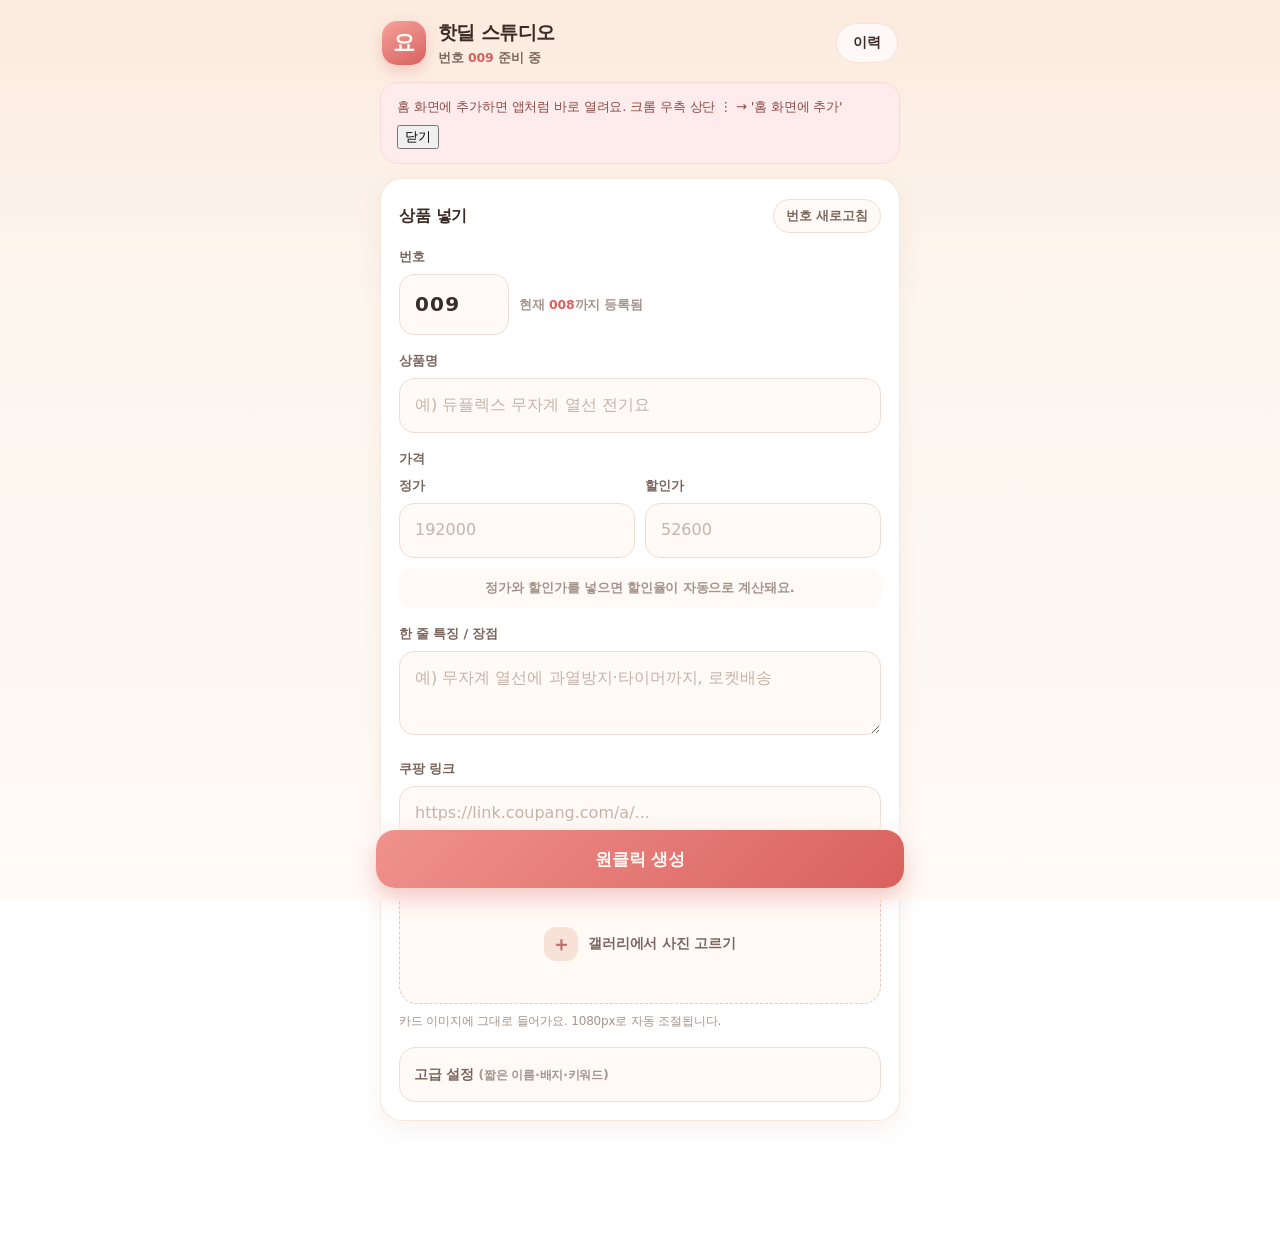
==== make/index.html @ 5fbadc6d "수정: 토큰 오류 안내 문구" ====
<!DOCTYPE html>
<html lang="ko">
<head>
<meta charset="utf-8" />
<meta name="viewport" content="width=device-width, initial-scale=1, viewport-fit=cover" />
<title>핫딜 스튜디오 · 요긴상회</title>
<meta name="description" content="상품 하나만 넣으면 블로그·인스타·스레드 글과 카드 이미지, 번호허브 등록까지 한 번에 만들어 주는 요긴상회 전용 스튜디오." />
<meta name="theme-color" content="#fdf6ef" />
<meta name="mobile-web-app-capable" content="yes" />
<meta name="apple-mobile-web-app-capable" content="yes" />
<meta name="apple-mobile-web-app-status-bar-style" content="default" />
<meta name="apple-mobile-web-app-title" content="핫딜 스튜디오" />
<meta property="og:title" content="핫딜 스튜디오 · 요긴상회" />
<meta property="og:description" content="상품 하나 넣으면 4채널 글이랑 카드 이미지가 한 번에 나와요." />
<meta property="og:type" content="website" />
<link rel="manifest" href="manifest.webmanifest" />
<link rel="icon" href="icons/icon-192.png" sizes="192x192" />
<link rel="apple-touch-icon" href="icons/apple-touch-icon.png" />
<link rel="stylesheet" href="app.css?v=9" />
</head>
<body>
  <div class="app">

    <header class="topbar">
      <div class="brand">
        <span class="brand__mark" aria-hidden="true">요</span>
        <div class="brand__text">
          <h1>핫딜 스튜디오</h1>
          <p id="brandSub">번호 <b id="brandNo">-</b> 준비 중</p>
        </div>
      </div>
      <button type="button" class="ghost-btn" id="historyBtn">이력</button>
    </header>

    <div class="install-hint" id="installHint" hidden>
      <p>홈 화면에 추가하면 앱처럼 바로 열려요. <span id="installHow">크롬 우측 상단 ⋮ → '홈 화면에 추가'</span></p>
      <div class="install-hint__row">
        <button type="button" class="mini-btn" id="installBtn" hidden>지금 설치</button>
        <button type="button" class="mini-btn mini-btn--plain" id="installClose">닫기</button>
      </div>
    </div>

    <main>

      <section class="card" id="formCard">
        <div class="card__head">
          <h2>상품 넣기</h2>
          <button type="button" class="tiny-btn" id="reloadData">번호 새로고침</button>
        </div>

        <div class="field">
          <label for="fNo">번호</label>
          <div class="no-row">
            <input id="fNo" class="input input--no" type="text" inputmode="numeric" maxlength="4" placeholder="009" />
            <span class="no-hint" id="noHint">불러오는 중…</span>
          </div>
        </div>

        <div class="field">
          <label for="fTitle">상품명</label>
          <input id="fTitle" class="input" type="text" placeholder="예) 듀플렉스 무자계 열선 전기요" autocomplete="off" />
        </div>

        <div class="field">
          <label>가격</label>
          <div class="price-row">
            <div class="price-cell">
              <span class="price-cell__label">정가</span>
              <input id="fOrig" class="input" type="text" inputmode="numeric" placeholder="192000" />
            </div>
            <div class="price-cell">
              <span class="price-cell__label">할인가</span>
              <input id="fPrice" class="input" type="text" inputmode="numeric" placeholder="52600" />
            </div>
          </div>
          <p class="calc" id="calcLine">정가와 할인가를 넣으면 할인율이 자동으로 계산돼요.</p>
        </div>

        <div class="field">
          <label for="fPoint">한 줄 특징 / 장점</label>
          <textarea id="fPoint" class="input input--area" rows="2" placeholder="예) 무자계 열선에 과열방지·타이머까지, 로켓배송"></textarea>
        </div>

        <div class="field">
          <label for="fLink">쿠팡 링크</label>
          <input id="fLink" class="input" type="url" inputmode="url" placeholder="https://link.coupang.com/a/..." autocomplete="off" />
        </div>

        <div class="field">
          <label for="fImg">상품 사진</label>
          <label class="upload" id="uploadBox">
            <input id="fImg" type="file" accept="image/*" hidden />
            <span class="upload__empty" id="uploadEmpty">
              <span class="upload__icon">＋</span>
              <span>갤러리에서 사진 고르기</span>
            </span>
            <img id="uploadPreview" class="upload__preview" alt="" hidden />
            <button type="button" class="upload__remove" id="imgRemove" hidden>사진 빼기</button>
          </label>
          <p class="hint" id="imgHint">카드 이미지에 그대로 들어가요. 1080px로 자동 조절됩니다.</p>
        </div>

        <details class="adv">
          <summary>고급 설정 <span>(짧은 이름·배지·키워드)</span></summary>
          <div class="adv__body">
            <div class="field field--sm">
              <label for="fShort">짧은 이름</label>
              <input id="fShort" class="input" type="text" placeholder="전기요" />
            </div>
            <div class="field field--sm">
              <label for="fBadge">배지</label>
              <input id="fBadge" class="input" type="text" placeholder="겨울 필수템" />
            </div>
            <div class="field field--sm">
              <label for="fKeywords">검색 키워드</label>
              <input id="fKeywords" class="input" type="text" placeholder="전기요, 전기매트, 겨울" />
              <p class="hint">쉼표로 구분. 첫 키워드가 글의 대표 단어로 쓰여요.</p>
            </div>
            <div class="field field--sm">
              <label for="fNote">메모 (배송·후기 등)</label>
              <input id="fNote" class="input" type="text" placeholder="로켓배송 · 상품평 1,991개" />
            </div>
          </div>
        </details>
      </section>

      <section class="card result" id="result" hidden>
        <div class="card__head">
          <h2>만들어진 결과</h2>
          <button type="button" class="tiny-btn" id="regenBtn">다시 생성</button>
        </div>

        <nav class="tabs" role="tablist" aria-label="결과 종류">
          <button type="button" class="tab is-on" role="tab" data-tab="blog">블로그</button>
          <button type="button" class="tab" role="tab" data-tab="insta">인스타</button>
          <button type="button" class="tab" role="tab" data-tab="threads">스레드</button>
          <button type="button" class="tab" role="tab" data-tab="hub">번호허브</button>
        </nav>

        <div class="panel" id="panel-blog" role="tabpanel">
          <div class="panel__bar">
            <span class="panel__label">네이버 블로그</span>
            <div class="panel__acts">
              <button type="button" class="copy-btn" data-copy="blogTitle">제목만</button>
              <button type="button" class="copy-btn copy-btn--main" data-copy="blogBody">본문 전체 복사</button>
            </div>
          </div>
          <div class="readout" id="outBlogTitle"></div>
          <div class="readout readout--body" id="outBlogBody"></div>
        </div>

        <div class="panel" id="panel-insta" role="tabpanel" hidden>
          <div class="panel__bar">
            <span class="panel__label">인스타그램</span>
            <div class="panel__acts">
              <button type="button" class="copy-btn copy-btn--main" data-copy="instaCaption">캡션 복사</button>
            </div>
          </div>
          <div class="cardwrap">
            <canvas id="cardCanvas" width="1080" height="1350" aria-label="인스타 카드 이미지 미리보기"></canvas>
          </div>
          <button type="button" class="wide-btn" id="downloadCard">카드 이미지 저장 (PNG)</button>
          <div class="readout readout--body" id="outInsta"></div>
        </div>

        <div class="panel" id="panel-threads" role="tabpanel" hidden>
          <div class="panel__bar">
            <span class="panel__label">스레드 <span class="panel__meta" id="threadsCount"></span></span>
            <div class="panel__acts">
              <button type="button" class="copy-btn copy-btn--main" data-copy="threads">글 복사</button>
            </div>
          </div>
          <div class="readout readout--body" id="outThreads"></div>
        </div>

        <div class="panel" id="panel-hub" role="tabpanel" hidden>
          <div class="panel__bar">
            <span class="panel__label">번호허브 등록</span>
            <div class="panel__acts">
              <button type="button" class="copy-btn" data-copy="json">JSON 복사</button>
            </div>
          </div>

          <pre class="readout readout--code" id="outJson"></pre>

          <div class="commit">
            <div class="commit__head">
              <h3>한 번에 반영</h3>
              <span class="commit__state" id="patState">토큰 없음</span>
            </div>
            <details class="pat" id="patDetails">
              <summary>GitHub 토큰 넣기 <span>(처음 한 번만)</span></summary>
              <div class="pat__body">
                <ol>
                  <li>github.com/settings/personal-access-tokens/new 열기</li>
                  <li>Repository access → <b>liwuforseason-lab/yogin-link</b> 선택</li>
                  <li>Permissions → Contents: <b>Read and write</b></li>
                  <li>만든 토큰( github_pat_… )을 아래에 붙여넣기</li>
                </ol>
                <input id="patInput" class="input" type="password" placeholder="github_pat_..." autocomplete="off" spellcheck="false" />
                <div class="pat__row">
                  <button type="button" class="wide-btn" id="patSave">토큰 저장</button>
                  <button type="button" class="tiny-btn" id="patClear">지우기</button>
                </div>
                <p class="hint">토큰은 이 폰의 브라우저에만 저장돼요. 사이트에는 올라가지 않아요.</p>
              </div>
            </details>
            <button type="button" class="wide-btn wide-btn--rose" id="commitBtn">번호허브에 바로 올리기</button>
            <ul class="steps" id="commitSteps"></ul>
          </div>
        </div>
      </section>

    </main>

    <div class="actionbar" id="actionbar">
      <button type="button" class="primary-btn" id="genBtn">원클릭 생성</button>
    </div>
  </div>

  <div class="sheet" id="historySheet" hidden>
    <div class="sheet__backdrop" data-close="1"></div>
    <div class="sheet__panel">
      <div class="sheet__grab"></div>
      <div class="sheet__head">
        <h2>최근 만든 핫딜</h2>
        <button type="button" class="tiny-btn" id="historyClose">닫기</button>
      </div>
      <div class="history" id="historyList"></div>
    </div>
  </div>

  <div class="toast" id="toast" hidden></div>

  <script src="texts.js?v=9"></script>
  <script src="card.js?v=9"></script>
  <script src="app.js?v=9"></script>
</body>
</html>
---- make/app.css ----
/* 요긴상회 · 핫딜 스튜디오 — warm cream / rose, mobile first */
:root {
  --cream: #fdf6ef;
  --cream-2: #fffaf5;
  --blush: #f7e2d8;
  --rose: #e8827e;
  --rose-deep: #d9615f;
  --rose-soft: #fdeceb;
  --mint: #6c9a86;
  --ink: #3b2b26;
  --ink-soft: #7a665e;
  --ink-faint: #a5948c;
  --line: #f0ded2;
  --card: #ffffff;
  --radius: 22px;
  --shadow: 0 8px 22px rgba(180, 124, 106, 0.10);
  --tap: 52px;
}

* { box-sizing: border-box; -webkit-tap-highlight-color: transparent; }

html { -webkit-text-size-adjust: 100%; }

body {
  margin: 0;
  background: linear-gradient(180deg, #fbeade 0%, var(--cream) 34%, #fffaf5 100%);
  background-attachment: fixed;
  color: var(--ink);
  font-family: "Pretendard", "Apple SD Gothic Neo", -apple-system, BlinkMacSystemFont,
    "Noto Sans KR", "Malgun Gothic", system-ui, sans-serif;
  line-height: 1.55;
  letter-spacing: -0.01em;
  min-height: 100vh;
  padding-bottom: calc(120px + env(safe-area-inset-bottom));
}

.app {
  max-width: 560px;
  margin: 0 auto;
  padding: 0 16px;
}

/* ---------- top bar ---------- */
.topbar {
  display: flex;
  align-items: center;
  justify-content: space-between;
  gap: 12px;
  padding: calc(18px + env(safe-area-inset-top)) 2px 14px;
}

.brand { display: flex; align-items: center; gap: 12px; min-width: 0; }

.brand__mark {
  width: 44px; height: 44px; flex: 0 0 44px;
  border-radius: 15px;
  background: linear-gradient(150deg, #f5a29a, var(--rose-deep));
  color: #fff9f4;
  font-size: 22px; font-weight: 800;
  display: grid; place-items: center;
  box-shadow: 0 6px 14px rgba(217, 97, 95, 0.26);
}

.brand__text { min-width: 0; }
.brand__text h1 {
  margin: 0;
  font-size: 19px;
  font-weight: 800;
  letter-spacing: -0.03em;
}
.brand__text p {
  margin: 1px 0 0;
  font-size: 12.5px;
  color: var(--ink-soft);
  font-weight: 600;
}
.brand__text p b { color: var(--rose-deep); }

.ghost-btn {
  flex: 0 0 auto;
  min-height: 40px;
  padding: 0 16px;
  border-radius: 999px;
  border: 1px solid var(--blush);
  background: rgba(255, 255, 255, 0.72);
  color: var(--ink);
  font: inherit;
  font-size: 14px;
  font-weight: 700;
  cursor: pointer;
}
.ghost-btn:active { transform: scale(0.97); }

/* ---------- install hint ---------- */
.install-hint {
  margin: 0 0 14px;
  padding: 14px 16px;
  border-radius: 18px;
  background: var(--rose-soft);
  border: 1px solid #f8d9d6;
  font-size: 13px;
  color: #8c4b47;
}
.install-hint p { margin: 0 0 8px; }
.install-hint__row { display: flex; gap: 8px; }

/* ---------- card ---------- */
.card {
  background: var(--card);
  border-radius: var(--radius);
  box-shadow: var(--shadow);
  padding: 20px 18px 18px;
  margin-bottom: 16px;
  border: 1px solid rgba(240, 222, 210, 0.7);
}

.card__head {
  display: flex;
  align-items: center;
  justify-content: space-between;
  margin-bottom: 14px;
}
.card__head h2 {
  margin: 0;
  font-size: 16px;
  font-weight: 800;
  letter-spacing: -0.02em;
}

.tiny-btn {
  min-height: 34px;
  padding: 0 12px;
  border-radius: 999px;
  border: 1px solid var(--line);
  background: var(--cream-2);
  color: var(--ink-soft);
  font: inherit;
  font-size: 12.5px;
  font-weight: 700;
  cursor: pointer;
}

/* ---------- fields ---------- */
.field { margin-bottom: 16px; }
.field:last-child { margin-bottom: 4px; }

.field > label,
.price-cell__label {
  display: block;
  font-size: 13px;
  font-weight: 700;
  color: var(--ink-soft);
  margin-bottom: 7px;
}

.input {
  width: 100%;
  min-height: var(--tap);
  padding: 14px 15px;
  border-radius: 15px;
  border: 1.5px solid var(--line);
  background: var(--cream-2);
  color: var(--ink);
  font: inherit;
  font-size: 16px;
  font-weight: 600;
  transition: border-color 0.15s, background 0.15s;
}
.input::placeholder { color: #c6b3a9; font-weight: 500; }
.input:focus {
  outline: none;
  border-color: var(--rose);
  background: #fff;
  box-shadow: 0 0 0 3px rgba(232, 130, 126, 0.14);
}
.input--area { resize: vertical; min-height: 84px; line-height: 1.5; }
.input--no { font-size: 20px; font-weight: 800; letter-spacing: 0.06em; }

.no-row { display: flex; align-items: center; gap: 10px; }
.no-row .input { flex: 0 0 110px; }
.no-hint { font-size: 12.5px; color: var(--ink-faint); font-weight: 600; }
.no-hint b { color: var(--rose-deep); }

.price-row { display: flex; gap: 10px; }
.price-cell { flex: 1; min-width: 0; }

.calc {
  margin: 10px 0 0;
  font-size: 13px;
  font-weight: 600;
  color: var(--ink-faint);
  background: var(--cream-2);
  border-radius: 12px;
  padding: 10px 12px;
  text-align: center;
}
.calc.is-on {
  color: #8c4b47;
  background: var(--rose-soft);
  font-weight: 700;
}
.calc b { color: var(--rose-deep); font-weight: 800; }

.hint {
  margin: 8px 0 0;
  font-size: 12px;
  color: var(--ink-faint);
  font-weight: 500;
}

/* ---------- upload ---------- */
.upload {
  display: block;
  position: relative;
  border-radius: 18px;
  border: 1.5px dashed #e7c9bb;
  background: var(--cream-2);
  overflow: hidden;
  cursor: pointer;
}
.upload__empty {
  display: flex;
  align-items: center;
  justify-content: center;
  gap: 10px;
  min-height: 118px;
  color: var(--ink-soft);
  font-size: 14px;
  font-weight: 700;
}
.upload__icon {
  width: 34px; height: 34px;
  border-radius: 12px;
  background: var(--blush);
  color: #b9716a;
  display: grid; place-items: center;
  font-size: 20px;
  font-weight: 700;
}
.upload__preview {
  display: block;
  width: 100%;
  max-height: 260px;
  object-fit: contain;
  background: #fff;
}
.upload__remove {
  position: absolute;
  top: 10px; right: 10px;
  min-height: 32px;
  padding: 0 12px;
  border-radius: 999px;
  border: none;
  background: rgba(59, 43, 38, 0.72);
  color: #fff;
  font: inherit;
  font-size: 12px;
  font-weight: 700;
  cursor: pointer;
}

/* ---------- advanced ---------- */
.adv {
  margin: 6px 0 0;
  border-radius: 16px;
  background: var(--cream-2);
  border: 1px solid var(--line);
  padding: 2px 14px;
}
.adv summary {
  list-style: none;
  cursor: pointer;
  padding: 14px 0;
  font-size: 13.5px;
  font-weight: 800;
  color: var(--ink-soft);
}
.adv summary::-webkit-details-marker { display: none; }
.adv summary span { font-weight: 600; color: var(--ink-faint); font-size: 12px; }
.adv[open] summary { border-bottom: 1px solid var(--line); margin-bottom: 14px; }
.adv__body .field--sm { margin-bottom: 12px; }

/* ---------- action bar ---------- */
.actionbar {
  position: fixed;
  left: 0; right: 0; bottom: 0;
  padding: 12px 16px calc(12px + env(safe-area-inset-bottom));
  background: linear-gradient(180deg, rgba(255, 250, 245, 0) 0%, rgba(255, 250, 245, 0.94) 26%, #fffaf5 60%);
  z-index: 30;
  transition: transform 0.22s ease, opacity 0.22s ease;
}
.actionbar.is-hidden {
  transform: translateY(120%);
  opacity: 0;
  pointer-events: none;
}
.actionbar__inner, .actionbar > * { max-width: 528px; margin: 0 auto; }

.primary-btn {
  display: block;
  width: 100%;
  max-width: 528px;
  margin: 0 auto;
  min-height: 58px;
  border: none;
  border-radius: 19px;
  background: linear-gradient(135deg, #f0928c, var(--rose-deep));
  color: #fff9f4;
  font: inherit;
  font-size: 17px;
  font-weight: 800;
  letter-spacing: -0.01em;
  box-shadow: 0 10px 22px rgba(217, 97, 95, 0.32);
  cursor: pointer;
  transition: transform 0.12s;
}
.primary-btn:active { transform: scale(0.985); }
.primary-btn[disabled] { opacity: 0.55; box-shadow: none; }

/* ---------- tabs ---------- */
.tabs {
  display: flex;
  gap: 6px;
  padding: 5px;
  border-radius: 16px;
  background: var(--cream-2);
  border: 1px solid var(--line);
  margin-bottom: 14px;
  overflow-x: auto;
  scrollbar-width: none;
}
.tabs::-webkit-scrollbar { display: none; }

.tab {
  flex: 1 0 auto;
  min-height: 42px;
  padding: 0 14px;
  border: none;
  border-radius: 12px;
  background: transparent;
  color: var(--ink-soft);
  font: inherit;
  font-size: 13.5px;
  font-weight: 700;
  cursor: pointer;
  white-space: nowrap;
}
.tab.is-on {
  background: #fff;
  color: var(--rose-deep);
  box-shadow: 0 3px 10px rgba(180, 124, 106, 0.16);
}

/* ---------- panel ---------- */
.panel { animation: fade 0.18s ease; }
@keyframes fade { from { opacity: 0; transform: translateY(4px); } to { opacity: 1; transform: none; } }

.panel__bar {
  display: flex;
  align-items: center;
  justify-content: space-between;
  gap: 10px;
  margin-bottom: 10px;
}
.panel__label { font-size: 13px; font-weight: 800; color: var(--ink-soft); }
.panel__meta { font-weight: 600; color: var(--ink-faint); font-size: 12px; margin-left: 4px; }
.panel__acts { display: flex; gap: 6px; flex: 0 0 auto; }

.copy-btn {
  min-height: 38px;
  padding: 0 14px;
  border-radius: 999px;
  border: 1px solid var(--line);
  background: #fff;
  color: var(--ink-soft);
  font: inherit;
  font-size: 12.5px;
  font-weight: 800;
  cursor: pointer;
}
.copy-btn--main {
  border-color: transparent;
  background: var(--rose-soft);
  color: #b9564f;
}
.copy-btn:active { transform: scale(0.97); }
.copy-btn.is-done { background: var(--mint); color: #fff; border-color: transparent; }

.readout {
  border-radius: 16px;
  background: var(--cream-2);
  border: 1px solid var(--line);
  padding: 15px 16px;
  font-size: 14px;
  line-height: 1.72;
  white-space: pre-wrap;
  word-break: break-word;
  color: #4a3a33;
}
.readout + .readout { margin-top: 10px; }
.readout--body { max-height: none; }
.readout--code {
  font-family: ui-monospace, "SF Mono", Menlo, Consolas, monospace;
  font-size: 11.5px;
  line-height: 1.6;
  max-height: 320px;
  overflow: auto;
  white-space: pre;
  color: #5b463d;
}

.cardwrap {
  border-radius: 18px;
  overflow: hidden;
  background: #f3e7de;
  box-shadow: 0 8px 20px rgba(180, 124, 106, 0.16);
  margin-bottom: 12px;
}
#cardCanvas { display: block; width: 100%; height: auto; }

.wide-btn {
  display: block;
  width: 100%;
  min-height: 52px;
  border-radius: 16px;
  border: 1.5px solid var(--line);
  background: #fff;
  color: var(--ink);
  font: inherit;
  font-size: 15px;
  font-weight: 800;
  cursor: pointer;
  margin-bottom: 12px;
}
.wide-btn--rose {
  border-color: transparent;
  background: linear-gradient(135deg, #f0928c, var(--rose-deep));
  color: #fff;
  box-shadow: 0 8px 18px rgba(217, 97, 95, 0.26);
}
.wide-btn[disabled] { opacity: 0.6; box-shadow: none; }
.wide-btn:active { transform: scale(0.99); }

/* ---------- commit block ---------- */
.commit {
  margin-top: 14px;
  padding: 16px;
  border-radius: 18px;
  background: var(--cream-2);
  border: 1px solid var(--line);
}
.commit__head {
  display: flex;
  align-items: center;
  justify-content: space-between;
  margin-bottom: 10px;
}
.commit__head h3 { margin: 0; font-size: 14.5px; font-weight: 800; }
.commit__state {
  font-size: 11.5px;
  font-weight: 700;
  padding: 5px 10px;
  border-radius: 999px;
  background: #efe4dc;
  color: var(--ink-faint);
}
.commit__state.is-on { background: #e3f1ea; color: #4c7f68; }

.pat {
  margin-bottom: 12px;
  border-radius: 14px;
  background: #fff;
  border: 1px solid var(--line);
  padding: 2px 14px;
}
.pat summary {
  list-style: none;
  cursor: pointer;
  padding: 13px 0;
  font-size: 13px;
  font-weight: 800;
  color: var(--ink-soft);
}
.pat summary::-webkit-details-marker { display: none; }
.pat summary span { font-weight: 600; font-size: 12px; color: var(--ink-faint); }
.pat[open] summary { border-bottom: 1px solid var(--line); margin-bottom: 14px; }
.pat__body { padding-bottom: 6px; }
.pat__body ol {
  margin: 0 0 12px;
  padding-left: 20px;
  font-size: 12.5px;
  line-height: 1.75;
  color: var(--ink-soft);
}
.pat__body ol b { color: var(--ink); }
.pat__row { display: flex; gap: 8px; align-items: center; margin-top: 10px; }
.pat__row .wide-btn { margin: 0; min-height: 46px; flex: 1; }

.steps {
  list-style: none;
  margin: 10px 0 0;
  padding: 0;
  font-size: 12.5px;
  font-weight: 600;
  color: var(--ink-soft);
}
.steps li {
  padding: 7px 0 7px 24px;
  position: relative;
  border-top: 1px dashed var(--line);
}
.steps li:first-child { border-top: none; }
.steps li::before {
  content: "·";
  position: absolute;
  left: 8px;
  font-weight: 800;
  color: var(--ink-faint);
}
.steps li.is-ok::before { content: "✓"; color: var(--mint); }
.steps li.is-fail::before { content: "!"; color: var(--rose-deep); }
.steps li.is-fail { color: #b9564f; }

/* ---------- sheet ---------- */
.sheet { position: fixed; inset: 0; z-index: 60; }
.sheet__backdrop {
  position: absolute; inset: 0;
  background: rgba(59, 43, 38, 0.34);
  backdrop-filter: blur(2px);
}
.sheet__panel {
  position: absolute;
  left: 0; right: 0; bottom: 0;
  max-height: 82vh;
  background: var(--cream);
  border-radius: 26px 26px 0 0;
  padding: 8px 18px calc(20px + env(safe-area-inset-bottom));
  display: flex;
  flex-direction: column;
  animation: slideUp 0.22s ease;
  max-width: 560px;
  margin: 0 auto;
}
@keyframes slideUp { from { transform: translateY(24px); opacity: 0.6; } to { transform: none; opacity: 1; } }

.sheet__grab {
  width: 44px; height: 4px;
  border-radius: 99px;
  background: #e2cec2;
  margin: 6px auto 10px;
}
.sheet__head {
  display: flex;
  align-items: center;
  justify-content: space-between;
  margin-bottom: 8px;
}
.sheet__head h2 { margin: 0; font-size: 16px; font-weight: 800; }

.history { overflow-y: auto; -webkit-overflow-scrolling: touch; }
.history__empty {
  padding: 40px 10px;
  text-align: center;
  font-size: 13.5px;
  color: var(--ink-faint);
  font-weight: 600;
}
.hitem {
  display: flex;
  gap: 12px;
  align-items: center;
  width: 100%;
  padding: 12px;
  margin-bottom: 8px;
  border-radius: 16px;
  border: 1px solid var(--line);
  background: #fff;
  text-align: left;
  font: inherit;
  cursor: pointer;
}
.hitem__thumb {
  width: 56px; height: 56px;
  flex: 0 0 56px;
  border-radius: 12px;
  object-fit: cover;
  background: var(--cream-2);
}
.hitem__body { min-width: 0; flex: 1; }
.hitem__no {
  font-size: 11px;
  font-weight: 800;
  color: var(--rose-deep);
}
.hitem__title {
  font-size: 13.5px;
  font-weight: 700;
  margin: 1px 0 2px;
  overflow: hidden;
  text-overflow: ellipsis;
  white-space: nowrap;
}
.hitem__meta { font-size: 11.5px; color: var(--ink-faint); font-weight: 600; }
.hitem__del {
  flex: 0 0 auto;
  width: 32px; height: 32px;
  border: none;
  border-radius: 50%;
  background: var(--cream-2);
  color: var(--ink-faint);
  font-size: 15px;
  cursor: pointer;
}

/* ---------- toast ---------- */
.toast {
  position: fixed;
  left: 50%;
  bottom: calc(96px + env(safe-area-inset-bottom));
  transform: translateX(-50%);
  z-index: 90;
  max-width: 88vw;
  padding: 12px 20px;
  border-radius: 999px;
  background: rgba(59, 43, 38, 0.92);
  color: #fff8f2;
  font-size: 13.5px;
  font-weight: 700;
  box-shadow: 0 10px 24px rgba(59, 43, 38, 0.24);
  animation: fade 0.16s ease;
  text-align: center;
}

/* ---------- desktop ---------- */
@media (min-width: 640px) {
  .app { padding: 0 20px; }
  body { padding-bottom: 110px; }
}
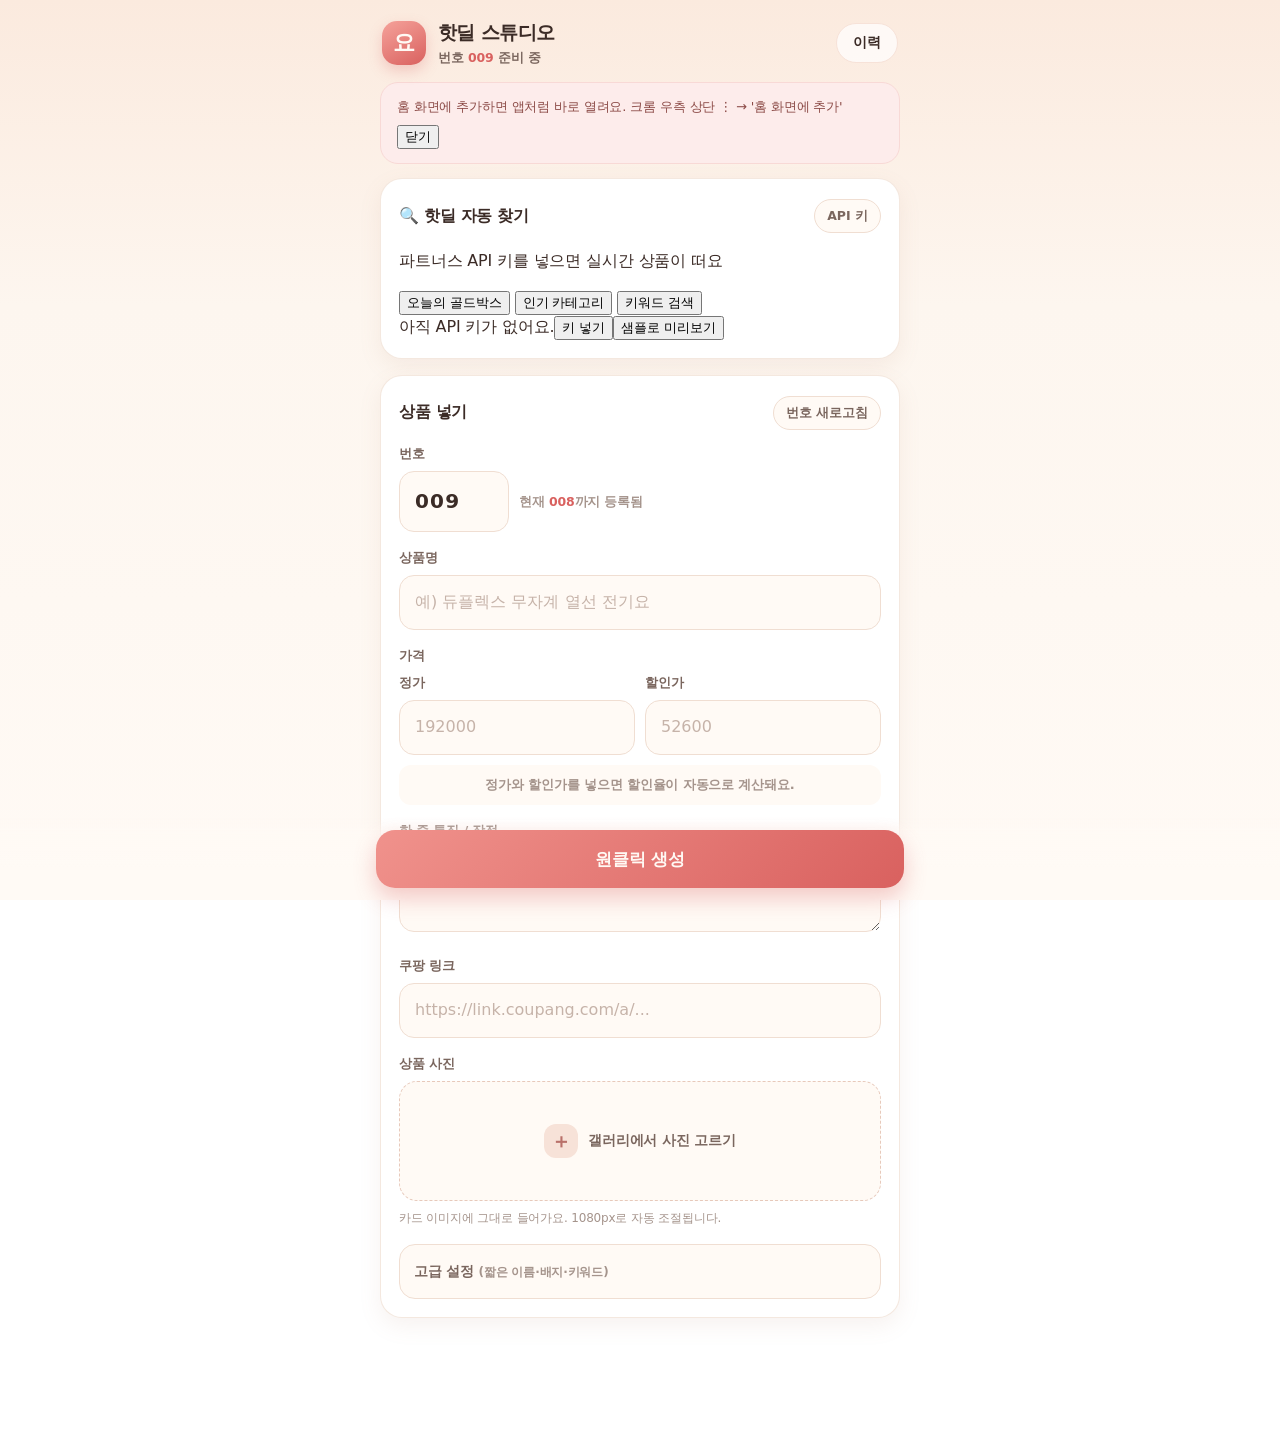
==== commit 9ecab190: "추가: 공개 핫딜 피드 프록시(api/hotdeals.js), 서울 리전" ====
--- a/make/index.html
+++ b/make/index.html
@@ -16,7 +16,7 @@
 <link rel="manifest" href="manifest.webmanifest" />
 <link rel="icon" href="icons/icon-192.png" sizes="192x192" />
 <link rel="apple-touch-icon" href="icons/apple-touch-icon.png" />
-<link rel="stylesheet" href="app.css?v=9" />
+<link rel="stylesheet" href="app.css?v=10" />
 </head>
 <body>
   <div class="app">
@@ -41,6 +41,35 @@
     </div>
 
     <main>
+
+      <section class="card find" id="findCard">
+        <div class="card__head">
+          <h2>🔍 핫딜 자동 찾기</h2>
+          <button type="button" class="tiny-btn" id="keysBtn">API 키</button>
+        </div>
+
+        <p class="find-state" id="findState">파트너스 API 키를 넣으면 실시간 상품이 떠요</p>
+
+        <div class="findtabs" role="tablist" aria-label="상품 소스">
+          <button type="button" class="ftab is-on" role="tab" data-src="goldbox">오늘의 골드박스</button>
+          <button type="button" class="ftab" role="tab" data-src="best">인기 카테고리</button>
+          <button type="button" class="ftab" role="tab" data-src="search">키워드 검색</button>
+        </div>
+
+        <div class="findbar" id="findCatRow" hidden>
+          <label class="findbar__label" for="findCat">카테고리</label>
+          <select id="findCat" class="input input--select"></select>
+        </div>
+
+        <div class="findbar" id="findSearchRow" hidden>
+          <input id="findKeyword" class="input" type="search" placeholder="예) 전기요, 화장지, 캡슐커피" autocomplete="off" enterkeyhint="search" />
+          <button type="button" class="mini-btn" id="findGo">찾기</button>
+        </div>
+
+        <div class="findlist" id="findList">
+          <div class="find-empty">불러오는 중…</div>
+        </div>
+      </section>
 
       <section class="card" id="formCard">
         <div class="card__head">
@@ -230,10 +259,49 @@
     </div>
   </div>
 
+  <div class="sheet" id="apiSheet" hidden>
+    <div class="sheet__backdrop" data-close="1"></div>
+    <div class="sheet__panel">
+      <div class="sheet__grab"></div>
+      <div class="sheet__head">
+        <h2>쿠팡 파트너스 API 키</h2>
+        <button type="button" class="tiny-btn" id="apiClose">닫기</button>
+      </div>
+
+      <div class="keys">
+        <p class="keys__lead">
+          <b>partners.coupang.com → 추가 기능 → 파트너스 API</b>에서 만든 Access Key·Secret Key를 넣어 주세요.
+        </p>
+        <div class="field field--sm">
+          <label for="cpAccess">Access Key</label>
+          <input id="cpAccess" class="input" type="text" placeholder="xxxxxxxx-xxxx-xxxx-xxxx-xxxxxxxxxxxx" autocomplete="off" spellcheck="false" />
+        </div>
+        <div class="field field--sm">
+          <label for="cpSecret">Secret Key</label>
+          <input id="cpSecret" class="input" type="password" placeholder="Secret Key" autocomplete="off" spellcheck="false" />
+        </div>
+        <details class="keys__adv">
+          <summary>프록시 주소 (바꿀 때만)</summary>
+          <input id="cpApi" class="input" type="url" placeholder="https://yogin-link.vercel.app/api/coupang" autocomplete="off" />
+          <p class="hint">키를 대신 서명해 주는 서버예요. 기본값 그대로 두면 됩니다.</p>
+        </details>
+        <div class="keys__row">
+          <button type="button" class="wide-btn" id="cpSave">저장</button>
+          <button type="button" class="tiny-btn" id="cpTest">연결 테스트</button>
+          <button type="button" class="tiny-btn" id="cpClear">지우기</button>
+        </div>
+        <p class="keys__note" id="cpNote"></p>
+        <p class="hint">키는 이 폰 브라우저에만 저장돼요. 사이트에는 올라가지 않고, 상품을 찾을 때 서명용으로만 쓰여요.</p>
+        <button type="button" class="mini-btn mini-btn--plain" id="cpSample">키 없이 샘플 화면 먼저 보기</button>
+      </div>
+    </div>
+  </div>
+
   <div class="toast" id="toast" hidden></div>
 
-  <script src="texts.js?v=9"></script>
-  <script src="card.js?v=9"></script>
-  <script src="app.js?v=9"></script>
+  <script src="texts.js?v=10"></script>
+  <script src="card.js?v=10"></script>
+  <script src="app.js?v=10"></script>
+  <script src="hotdeal.js?v=10"></script>
 </body>
 </html>
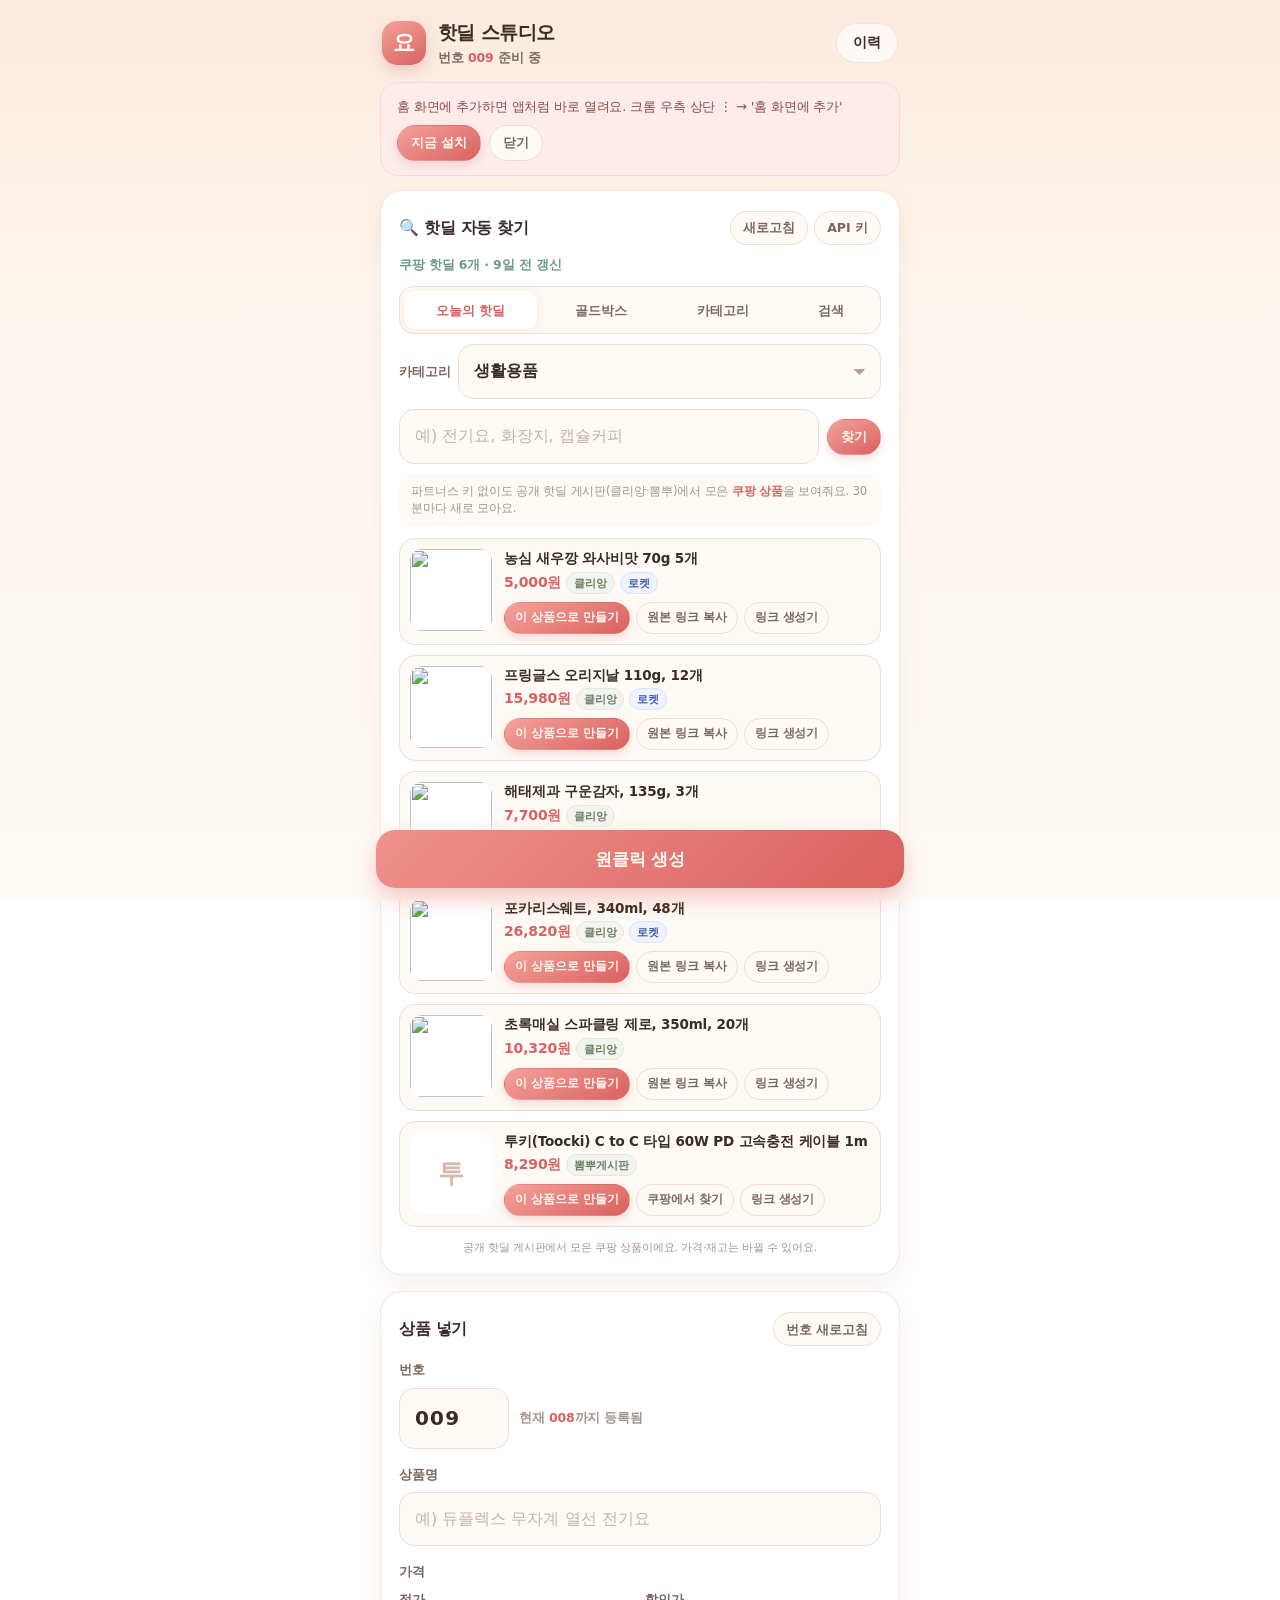
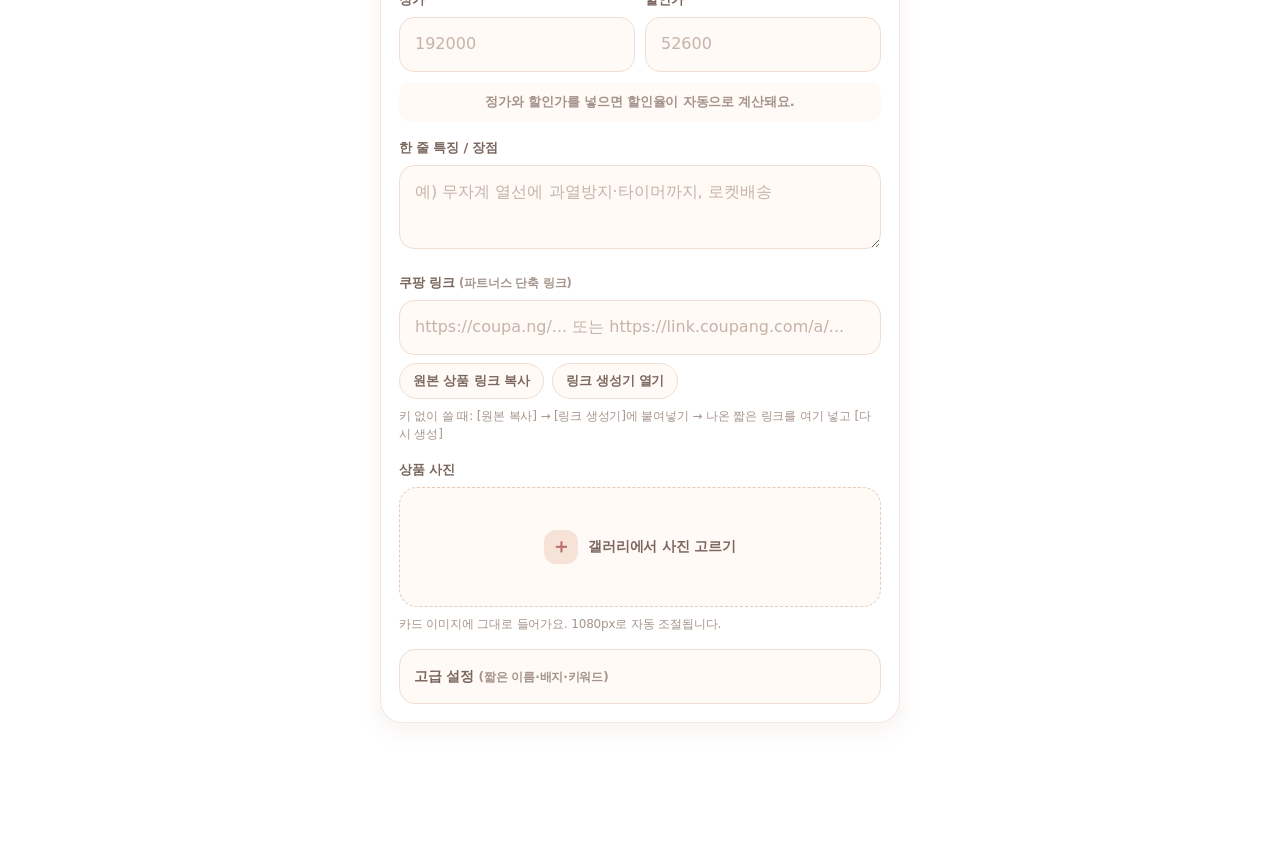
==== commit bf7ea263: "핫딜 자동 찾기: 키 없이 쓰는 공개 핫딜 피드(클리앙·뽐뿌 수집) 추가, 링크 생성기 안내" ====
--- a/make/index.html
+++ b/make/index.html
@@ -16,7 +16,7 @@
 <link rel="manifest" href="manifest.webmanifest" />
 <link rel="icon" href="icons/icon-192.png" sizes="192x192" />
 <link rel="apple-touch-icon" href="icons/apple-touch-icon.png" />
-<link rel="stylesheet" href="app.css?v=10" />
+<link rel="stylesheet" href="app.css?v=11" />
 </head>
 <body>
   <div class="app">
@@ -45,15 +45,19 @@
       <section class="card find" id="findCard">
         <div class="card__head">
           <h2>🔍 핫딜 자동 찾기</h2>
-          <button type="button" class="tiny-btn" id="keysBtn">API 키</button>
-        </div>
-
-        <p class="find-state" id="findState">파트너스 API 키를 넣으면 실시간 상품이 떠요</p>
+          <div class="head__acts">
+            <button type="button" class="tiny-btn" id="findRefresh">새로고침</button>
+            <button type="button" class="tiny-btn" id="keysBtn">API 키</button>
+          </div>
+        </div>
+
+        <p class="find-state" id="findState">핫딜 목록을 불러오는 중…</p>
 
         <div class="findtabs" role="tablist" aria-label="상품 소스">
-          <button type="button" class="ftab is-on" role="tab" data-src="goldbox">오늘의 골드박스</button>
-          <button type="button" class="ftab" role="tab" data-src="best">인기 카테고리</button>
-          <button type="button" class="ftab" role="tab" data-src="search">키워드 검색</button>
+          <button type="button" class="ftab is-on" role="tab" data-src="public">오늘의 핫딜</button>
+          <button type="button" class="ftab" role="tab" data-src="goldbox">골드박스</button>
+          <button type="button" class="ftab" role="tab" data-src="best">카테고리</button>
+          <button type="button" class="ftab" role="tab" data-src="search">검색</button>
         </div>
 
         <div class="findbar" id="findCatRow" hidden>
@@ -65,6 +69,8 @@
           <input id="findKeyword" class="input" type="search" placeholder="예) 전기요, 화장지, 캡슐커피" autocomplete="off" enterkeyhint="search" />
           <button type="button" class="mini-btn" id="findGo">찾기</button>
         </div>
+
+        <p class="find-tip" id="findTip">파트너스 키 없이도 공개 핫딜 게시판(클리앙·뽐뿌)에서 모은 <b>쿠팡 상품</b>을 보여줘요. 30분마다 새로 모아요.</p>
 
         <div class="findlist" id="findList">
           <div class="find-empty">불러오는 중…</div>
@@ -111,8 +117,13 @@
         </div>
 
         <div class="field">
-          <label for="fLink">쿠팡 링크</label>
-          <input id="fLink" class="input" type="url" inputmode="url" placeholder="https://link.coupang.com/a/..." autocomplete="off" />
+          <label for="fLink">쿠팡 링크 <span class="label__sub">(파트너스 단축 링크)</span></label>
+          <input id="fLink" class="input" type="url" inputmode="url" placeholder="https://coupa.ng/... 또는 https://link.coupang.com/a/..." autocomplete="off" />
+          <div class="link-tools">
+            <button type="button" class="mini-btn mini-btn--plain" id="copyOrigLink">원본 상품 링크 복사</button>
+            <a class="mini-btn mini-btn--plain" href="https://partners.coupang.com/#affiliate/ws/link" target="_blank" rel="noopener">링크 생성기 열기</a>
+          </div>
+          <p class="hint" id="linkHint">키 없이 쓸 때: [원본 복사] → [링크 생성기]에 붙여넣기 → 나온 짧은 링크를 여기 넣고 [다시 생성]</p>
         </div>
 
         <div class="field">
@@ -292,16 +303,15 @@
         </div>
         <p class="keys__note" id="cpNote"></p>
         <p class="hint">키는 이 폰 브라우저에만 저장돼요. 사이트에는 올라가지 않고, 상품을 찾을 때 서명용으로만 쓰여요.</p>
-        <button type="button" class="mini-btn mini-btn--plain" id="cpSample">키 없이 샘플 화면 먼저 보기</button>
       </div>
     </div>
   </div>
 
   <div class="toast" id="toast" hidden></div>
 
-  <script src="texts.js?v=10"></script>
-  <script src="card.js?v=10"></script>
-  <script src="app.js?v=10"></script>
-  <script src="hotdeal.js?v=10"></script>
+  <script src="texts.js?v=11"></script>
+  <script src="card.js?v=11"></script>
+  <script src="app.js?v=11"></script>
+  <script src="hotdeal.js?v=11"></script>
 </body>
 </html>
--- a/make/app.css
+++ b/make/app.css
@@ -636,3 +636,225 @@
   .app { padding: 0 20px; }
   body { padding-bottom: 110px; }
 }
+
+/* ---------- 작은 버튼 ---------- */
+.mini-btn {
+  display: inline-flex;
+  align-items: center;
+  justify-content: center;
+  min-height: 36px;
+  padding: 0 13px;
+  border-radius: 999px;
+  border: 1px solid transparent;
+  background: linear-gradient(150deg, #f5a29a, var(--rose-deep));
+  color: #fff8f2;
+  font: inherit;
+  font-size: 12.5px;
+  font-weight: 800;
+  text-decoration: none;
+  white-space: nowrap;
+  cursor: pointer;
+  box-shadow: 0 4px 10px rgba(217, 97, 95, 0.20);
+}
+.mini-btn:active { transform: scale(0.98); }
+.mini-btn--plain {
+  background: var(--cream-2);
+  border-color: var(--line);
+  color: var(--ink-soft);
+  box-shadow: none;
+}
+
+.head__acts { display: flex; gap: 6px; flex: 0 0 auto; }
+
+.label__sub { font-weight: 600; color: var(--ink-faint); font-size: 11.5px; }
+
+.input--select {
+  appearance: none;
+  background-image: linear-gradient(45deg, transparent 50%, #b9a096 50%), linear-gradient(135deg, #b9a096 50%, transparent 50%);
+  background-position: calc(100% - 20px) 24px, calc(100% - 14px) 24px;
+  background-size: 6px 6px, 6px 6px;
+  background-repeat: no-repeat;
+}
+
+.link-tools { display: flex; gap: 8px; margin-top: 8px; flex-wrap: wrap; }
+
+/* ---------- 핫딜 자동 찾기 ---------- */
+.find .card__head { margin-bottom: 10px; }
+
+.find-state {
+  margin: 0 0 12px;
+  font-size: 12.5px;
+  font-weight: 700;
+  color: var(--ink-faint);
+}
+.find-state.is-ok { color: var(--mint); }
+.find-state.is-loading { color: var(--rose-deep); }
+.find-state.is-error { color: #c0453f; }
+
+.findtabs {
+  display: flex;
+  gap: 6px;
+  padding: 4px;
+  border-radius: 14px;
+  background: var(--cream-2);
+  border: 1px solid var(--line);
+  margin-bottom: 10px;
+  overflow-x: auto;
+  scrollbar-width: none;
+}
+.findtabs::-webkit-scrollbar { display: none; }
+
+.ftab {
+  flex: 1 0 auto;
+  min-height: 38px;
+  padding: 0 12px;
+  border: none;
+  border-radius: 11px;
+  background: transparent;
+  color: var(--ink-soft);
+  font: inherit;
+  font-size: 12.5px;
+  font-weight: 800;
+  white-space: nowrap;
+  cursor: pointer;
+}
+.ftab.is-on {
+  background: #fff;
+  color: var(--rose-deep);
+  box-shadow: 0 2px 8px rgba(180, 124, 106, 0.14);
+}
+
+.findbar { display: flex; gap: 8px; align-items: center; margin-bottom: 10px; }
+.findbar .input { flex: 1; min-width: 0; }
+.findbar__label { font-size: 12.5px; font-weight: 700; color: var(--ink-soft); flex: 0 0 auto; }
+
+.find-tip {
+  margin: 0 0 12px;
+  font-size: 11.5px;
+  line-height: 1.5;
+  color: var(--ink-faint);
+  background: var(--cream-2);
+  border-radius: 12px;
+  padding: 9px 12px;
+}
+.find-tip b { color: var(--rose-deep); }
+
+.findlist { display: flex; flex-direction: column; gap: 10px; }
+
+.find-empty {
+  display: flex;
+  flex-wrap: wrap;
+  gap: 8px;
+  align-items: center;
+  justify-content: center;
+  text-align: center;
+  padding: 22px 14px;
+  border-radius: 16px;
+  background: var(--cream-2);
+  border: 1px dashed #e7c9bb;
+  color: var(--ink-soft);
+  font-size: 13px;
+  font-weight: 600;
+}
+.find-empty--err { color: #a8443f; }
+
+.pitem {
+  display: flex;
+  gap: 12px;
+  padding: 10px;
+  border-radius: 16px;
+  border: 1px solid var(--line);
+  background: var(--cream-2);
+}
+.pitem.is-picked { border-color: var(--rose); background: var(--rose-soft); }
+
+.pitem__thumb {
+  width: 82px; height: 82px;
+  flex: 0 0 82px;
+  border-radius: 12px;
+  overflow: hidden;
+  background: #fff;
+  display: grid;
+  place-items: center;
+}
+.pitem__thumb img { width: 100%; height: 100%; object-fit: cover; display: block; }
+.pitem__noimg {
+  font-size: 26px;
+  font-weight: 800;
+  color: #d8b9ad;
+}
+
+.pitem__body { flex: 1; min-width: 0; }
+.pitem__name {
+  font-size: 13.5px;
+  font-weight: 700;
+  line-height: 1.35;
+  display: -webkit-box;
+  -webkit-line-clamp: 2;
+  -webkit-box-orient: vertical;
+  overflow: hidden;
+}
+.pitem__meta {
+  display: flex;
+  align-items: center;
+  gap: 5px;
+  flex-wrap: wrap;
+  margin-top: 4px;
+  font-size: 12px;
+  color: var(--ink-faint);
+}
+.pitem__meta b { font-size: 14px; color: var(--rose-deep); font-weight: 800; }
+
+.chip {
+  font-size: 10.5px;
+  font-weight: 800;
+  padding: 2px 7px;
+  border-radius: 999px;
+  background: #fff;
+  border: 1px solid var(--line);
+  color: var(--ink-faint);
+}
+.chip--rocket { background: #eef3ff; border-color: #dbe4fb; color: #3f5da8; }
+.chip--src { background: #f2f4ef; border-color: #e3e8dc; color: #6c7c63; }
+
+.pitem__dup {
+  margin-top: 4px;
+  font-size: 11px;
+  font-weight: 700;
+  color: var(--rose-deep);
+}
+
+.pitem__acts {
+  display: flex;
+  gap: 6px;
+  flex-wrap: wrap;
+  margin-top: 8px;
+}
+.pitem__acts .mini-btn { min-height: 32px; font-size: 11.5px; padding: 0 10px; }
+
+.find-note {
+  margin: 2px 0 0;
+  font-size: 11px;
+  color: var(--ink-faint);
+  text-align: center;
+}
+
+/* ---------- API 키 시트 ---------- */
+.keys { padding: 2px 0 6px; }
+.keys__lead {
+  margin: 0 0 14px;
+  font-size: 13px;
+  line-height: 1.55;
+  color: var(--ink-soft);
+  background: var(--cream-2);
+  border-radius: 12px;
+  padding: 10px 12px;
+}
+.keys__lead b { color: var(--rose-deep); }
+.keys__adv { margin: 4px 0 12px; font-size: 12.5px; color: var(--ink-soft); font-weight: 700; }
+.keys__adv summary { cursor: pointer; margin-bottom: 8px; }
+.keys__row { display: flex; gap: 8px; align-items: center; flex-wrap: wrap; }
+.keys__row .wide-btn { flex: 1 1 120px; }
+.keys__note { margin: 10px 0 0; font-size: 12.5px; font-weight: 700; color: var(--rose-deep); min-height: 18px; }
+
+.hint.is-warn { color: #c0453f; font-weight: 700; }
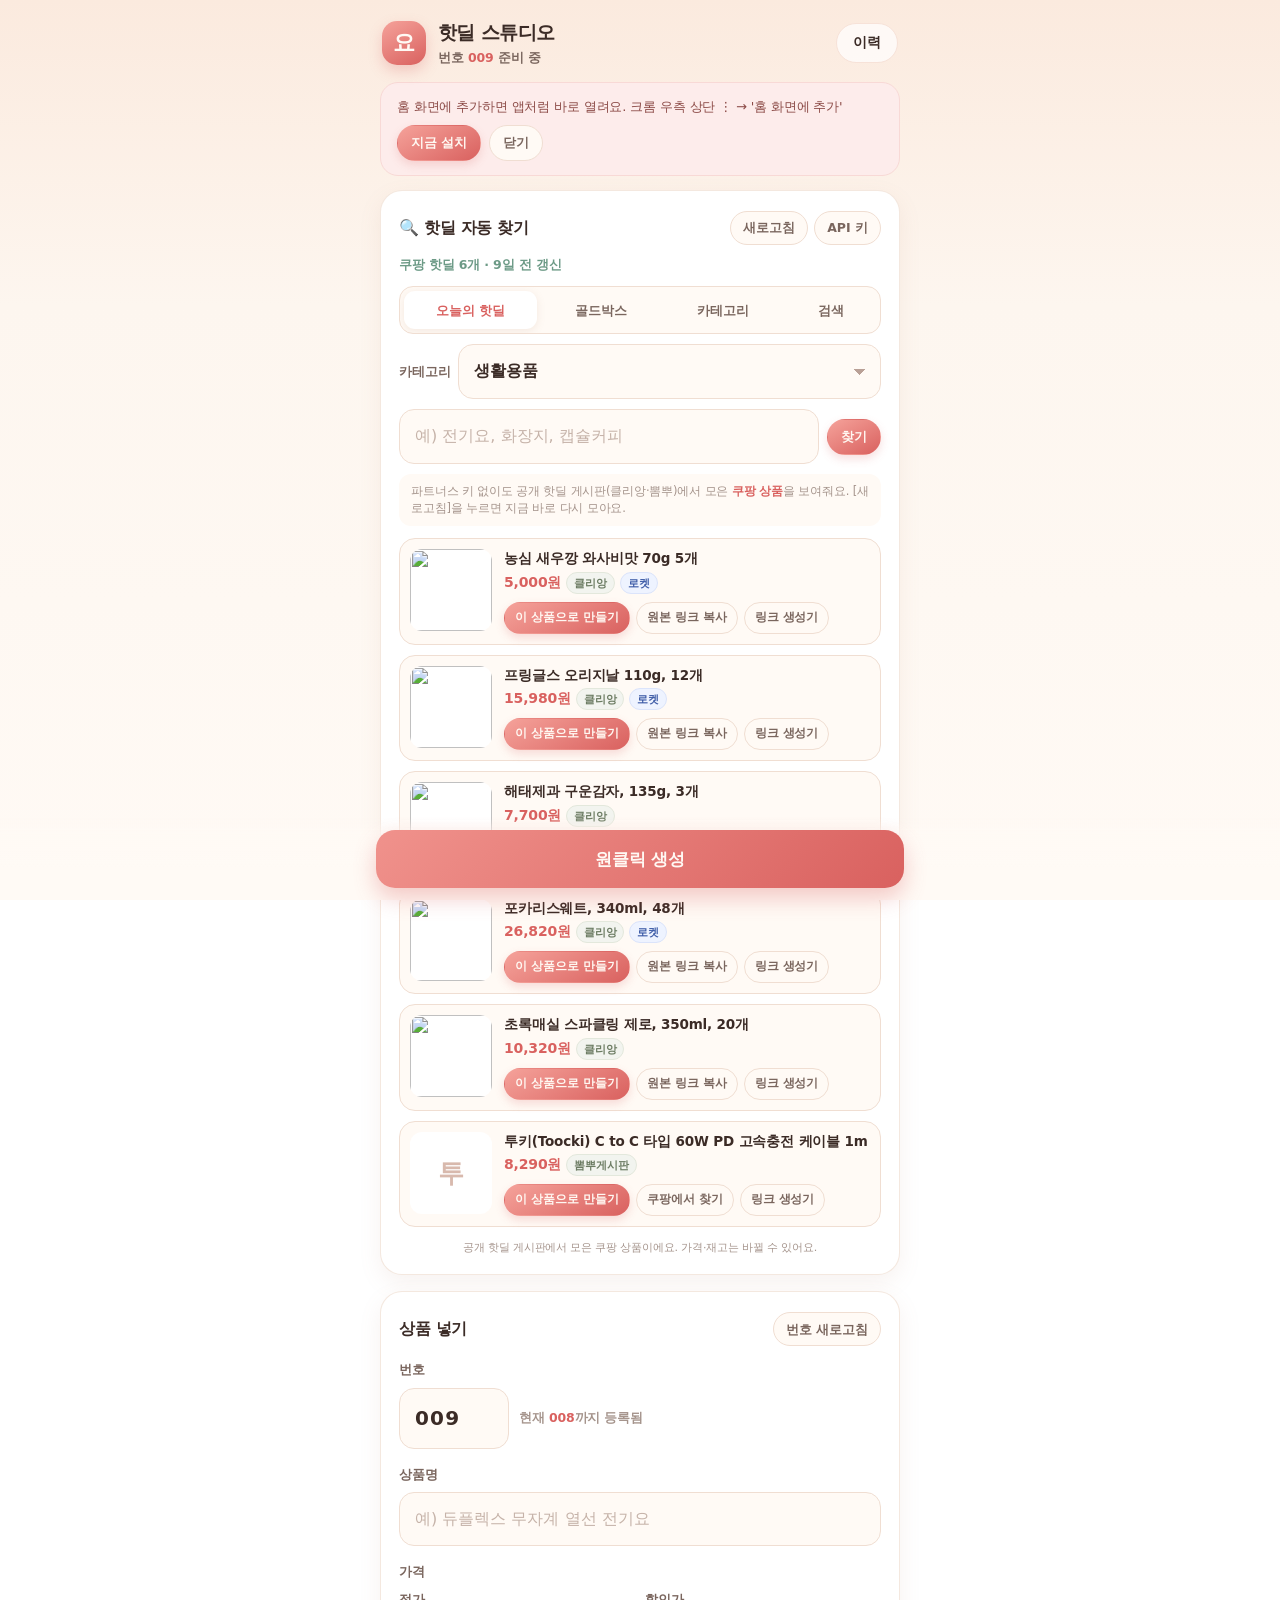
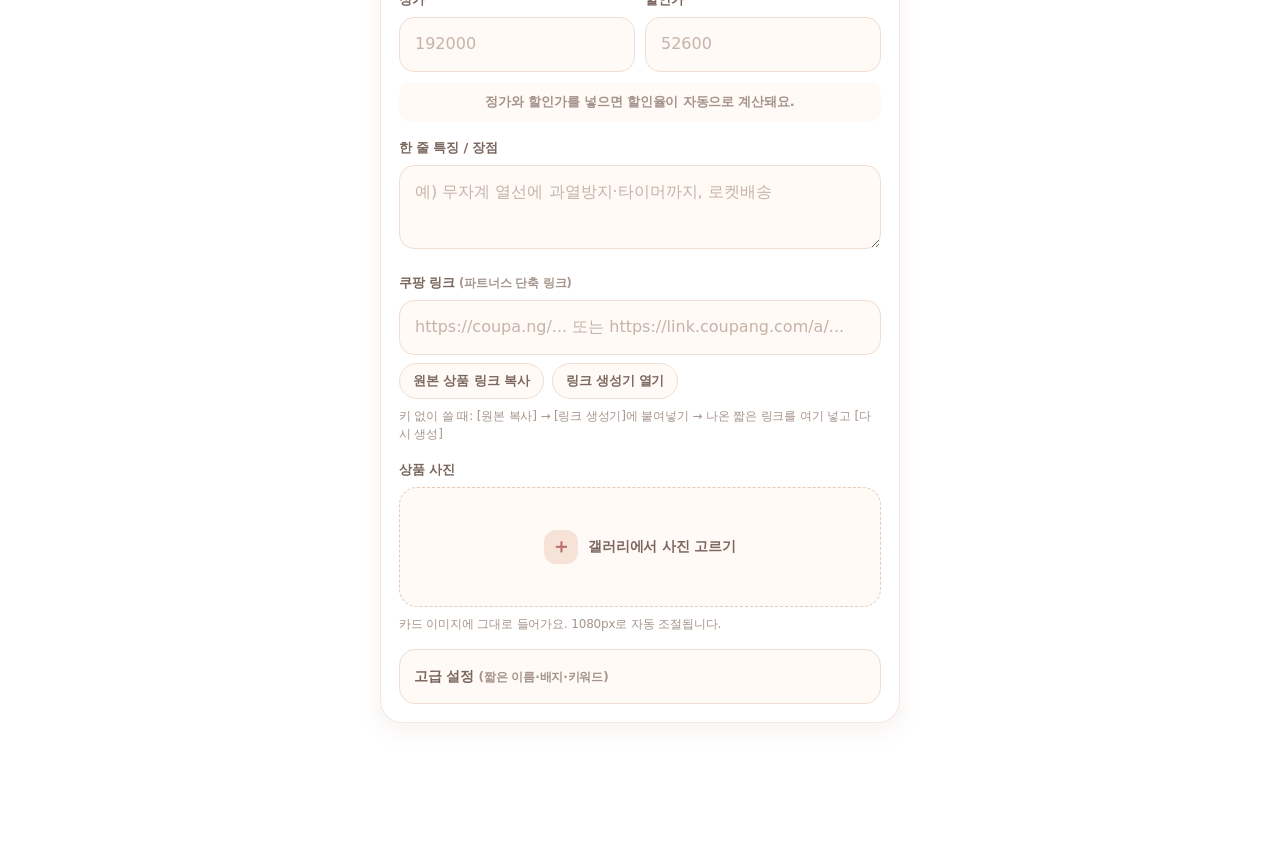
==== commit 847c462c: "핫딜 자동 찾기: 키 없이 쓰는 공개 핫딜 피드(클리앙·뽐뿌 수집) 추가, 링크 생성기 안내" ====
--- a/make/index.html
+++ b/make/index.html
@@ -70,7 +70,7 @@
           <button type="button" class="mini-btn" id="findGo">찾기</button>
         </div>
 
-        <p class="find-tip" id="findTip">파트너스 키 없이도 공개 핫딜 게시판(클리앙·뽐뿌)에서 모은 <b>쿠팡 상품</b>을 보여줘요. 30분마다 새로 모아요.</p>
+        <p class="find-tip" id="findTip">파트너스 키 없이도 공개 핫딜 게시판(클리앙·뽐뿌)에서 모은 <b>쿠팡 상품</b>을 보여줘요. [새로고침]을 누르면 지금 바로 다시 모아요.</p>
 
         <div class="findlist" id="findList">
           <div class="find-empty">불러오는 중…</div>
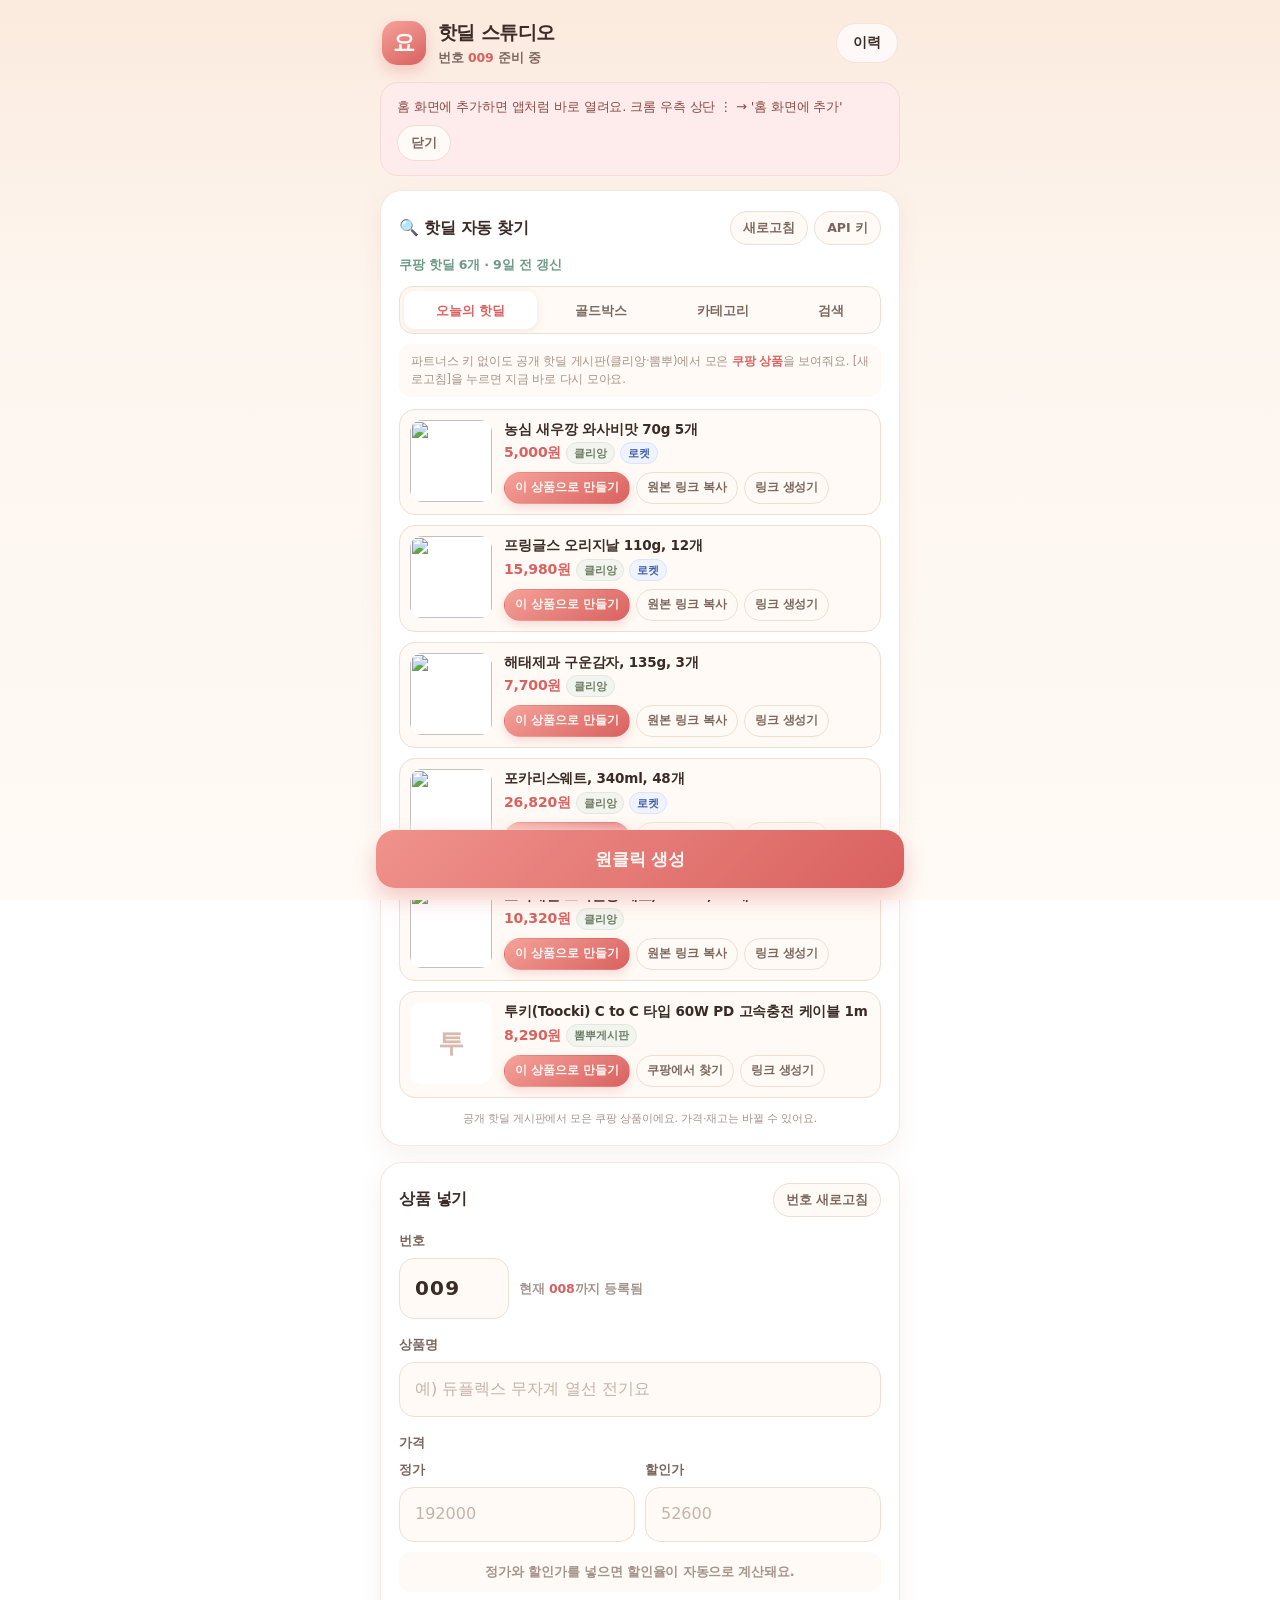
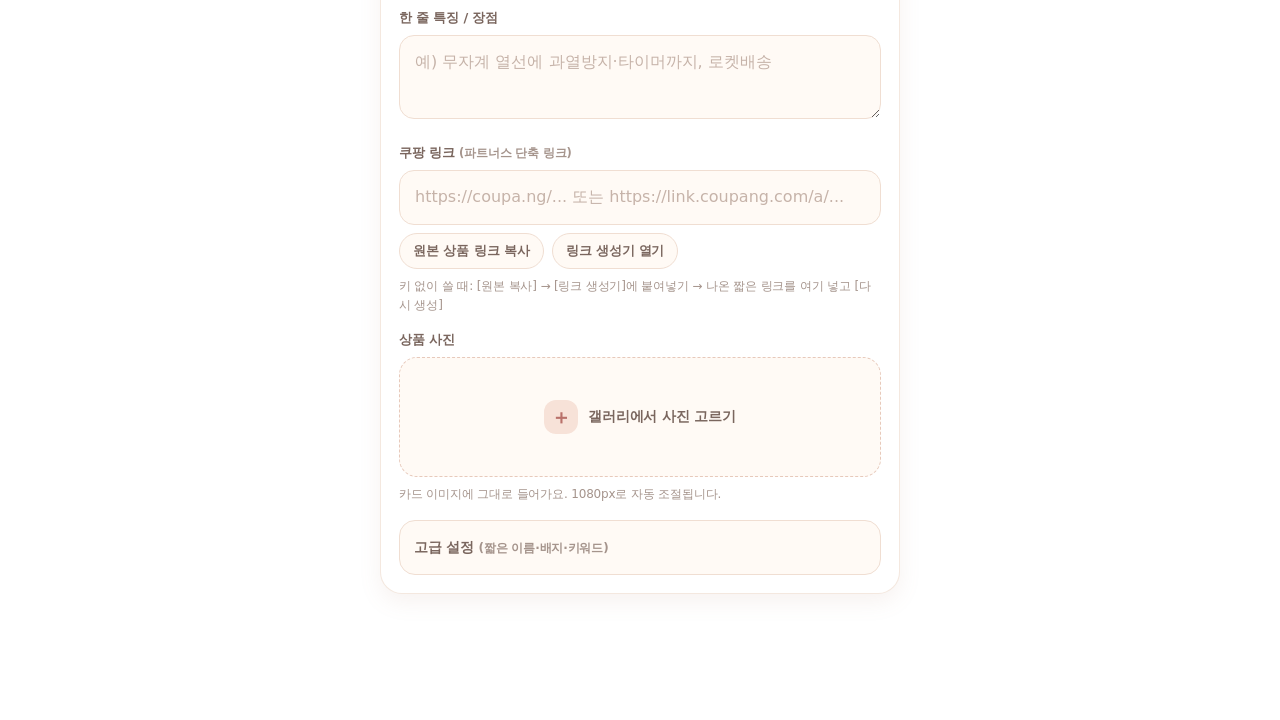
==== commit 4c0be865: "수정: 정적 파일 버전 올림(캐시 갱신)" ====
--- a/make/index.html
+++ b/make/index.html
@@ -16,7 +16,7 @@
 <link rel="manifest" href="manifest.webmanifest" />
 <link rel="icon" href="icons/icon-192.png" sizes="192x192" />
 <link rel="apple-touch-icon" href="icons/apple-touch-icon.png" />
-<link rel="stylesheet" href="app.css?v=11" />
+<link rel="stylesheet" href="app.css?v=12" />
 </head>
 <body>
   <div class="app">
@@ -309,9 +309,9 @@
 
   <div class="toast" id="toast" hidden></div>
 
-  <script src="texts.js?v=11"></script>
-  <script src="card.js?v=11"></script>
-  <script src="app.js?v=11"></script>
-  <script src="hotdeal.js?v=11"></script>
+  <script src="texts.js?v=12"></script>
+  <script src="card.js?v=12"></script>
+  <script src="app.js?v=12"></script>
+  <script src="hotdeal.js?v=12"></script>
 </body>
 </html>
--- a/make/app.css
+++ b/make/app.css
@@ -858,3 +858,6 @@
 .keys__note { margin: 10px 0 0; font-size: 12.5px; font-weight: 700; color: var(--rose-deep); min-height: 18px; }
 
 .hint.is-warn { color: #c0453f; font-weight: 700; }
+
+/* hidden 속성이 display 규칙에 덮이지 않게 */
+[hidden] { display: none !important; }
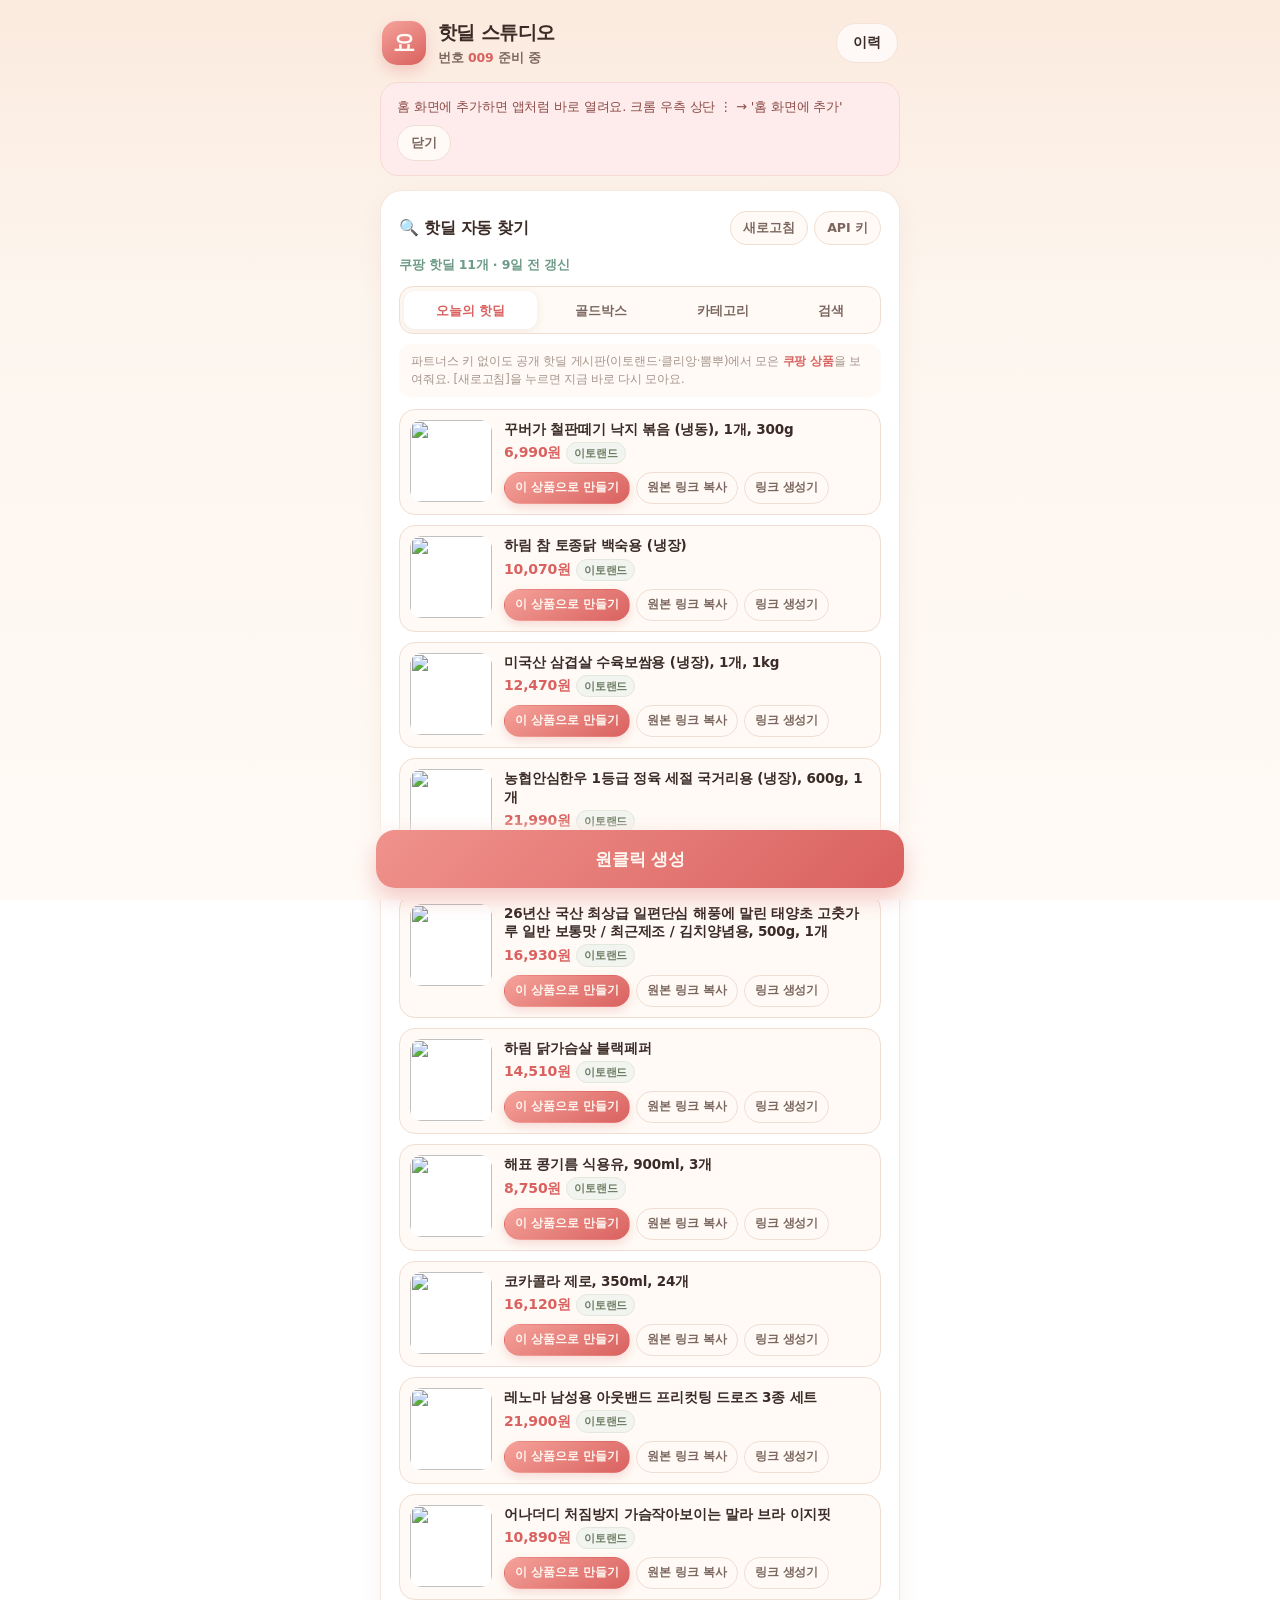
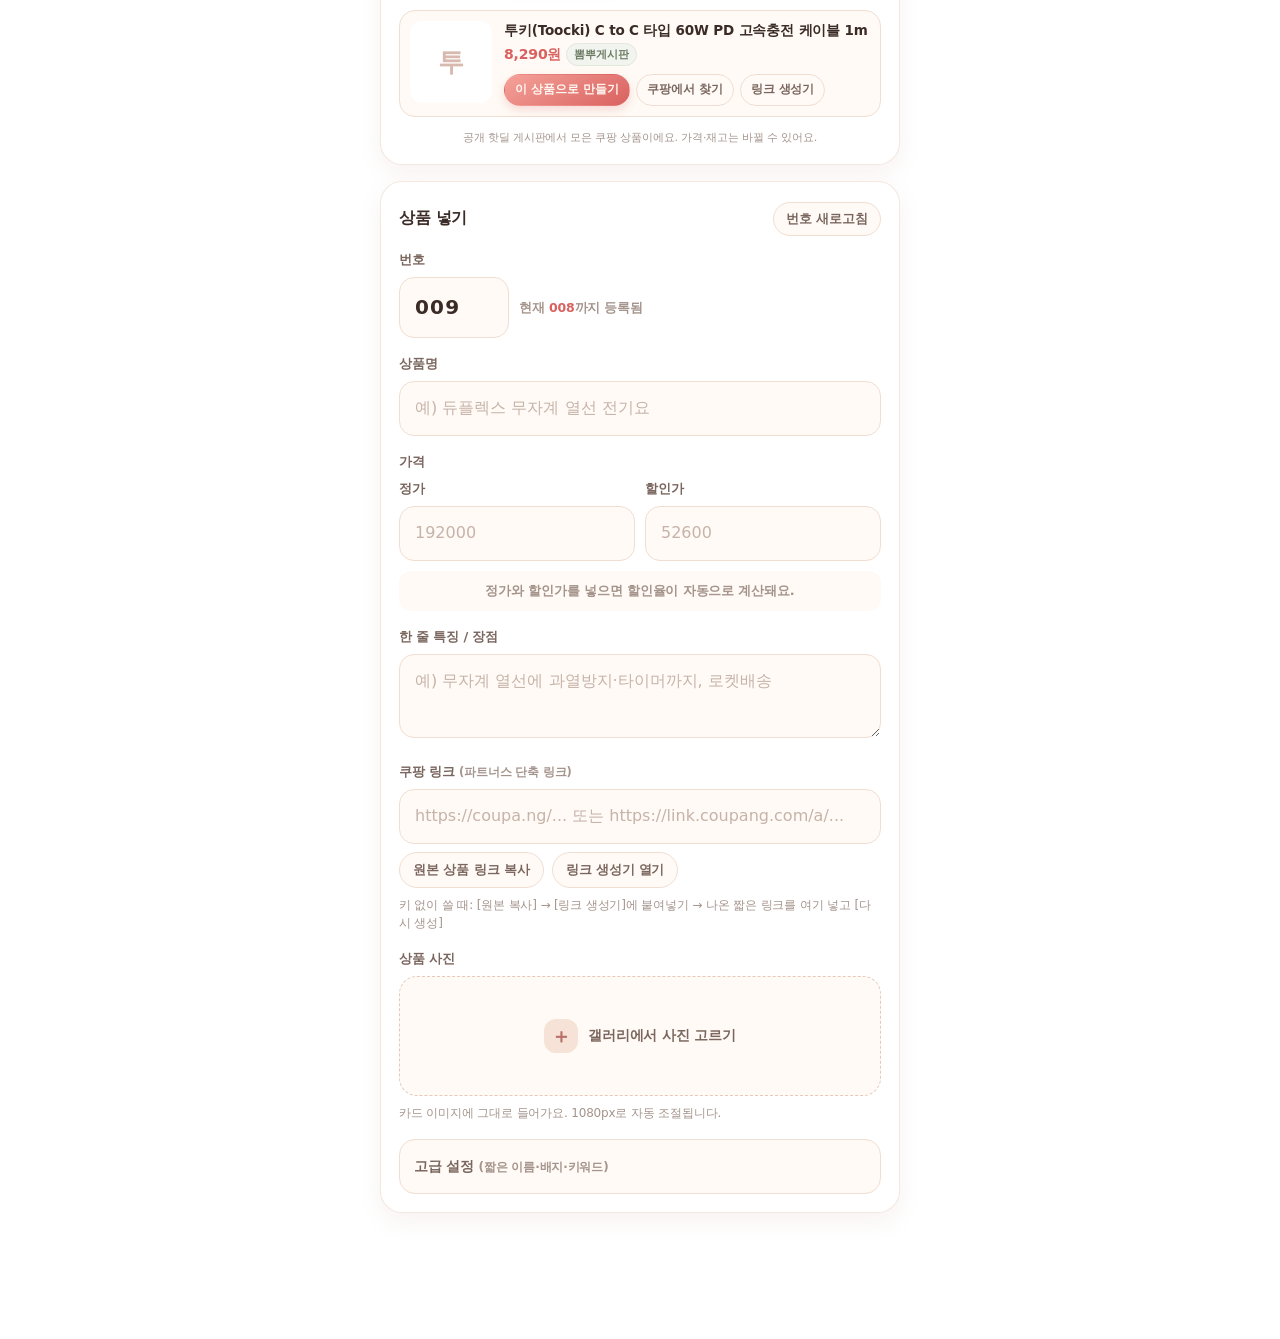
==== commit 51b11031: "핫딜 피드: 이토랜드 핫딜(쿠팡 상품명·가격·이미지·상품URL) 수집 추가, 이미지 프록시 허용" ====
--- a/make/index.html
+++ b/make/index.html
@@ -16,7 +16,7 @@
 <link rel="manifest" href="manifest.webmanifest" />
 <link rel="icon" href="icons/icon-192.png" sizes="192x192" />
 <link rel="apple-touch-icon" href="icons/apple-touch-icon.png" />
-<link rel="stylesheet" href="app.css?v=12" />
+<link rel="stylesheet" href="app.css?v=14" />
 </head>
 <body>
   <div class="app">
@@ -70,7 +70,7 @@
           <button type="button" class="mini-btn" id="findGo">찾기</button>
         </div>
 
-        <p class="find-tip" id="findTip">파트너스 키 없이도 공개 핫딜 게시판(클리앙·뽐뿌)에서 모은 <b>쿠팡 상품</b>을 보여줘요. [새로고침]을 누르면 지금 바로 다시 모아요.</p>
+        <p class="find-tip" id="findTip">파트너스 키 없이도 공개 핫딜 게시판(이토랜드·클리앙·뽐뿌)에서 모은 <b>쿠팡 상품</b>을 보여줘요. [새로고침]을 누르면 지금 바로 다시 모아요.</p>
 
         <div class="findlist" id="findList">
           <div class="find-empty">불러오는 중…</div>
@@ -309,9 +309,9 @@
 
   <div class="toast" id="toast" hidden></div>
 
-  <script src="texts.js?v=12"></script>
-  <script src="card.js?v=12"></script>
-  <script src="app.js?v=12"></script>
-  <script src="hotdeal.js?v=12"></script>
+  <script src="texts.js?v=14"></script>
+  <script src="card.js?v=14"></script>
+  <script src="app.js?v=14"></script>
+  <script src="hotdeal.js?v=14"></script>
 </body>
 </html>
--- a/make/app.css
+++ b/make/app.css
@@ -777,7 +777,7 @@
   display: grid;
   place-items: center;
 }
-.pitem__thumb img { width: 100%; height: 100%; object-fit: cover; display: block; }
+.pitem__thumb img { width: 100%; height: 100%; object-fit: cover; object-position: top center; display: block; }
 .pitem__noimg {
   font-size: 26px;
   font-weight: 800;
